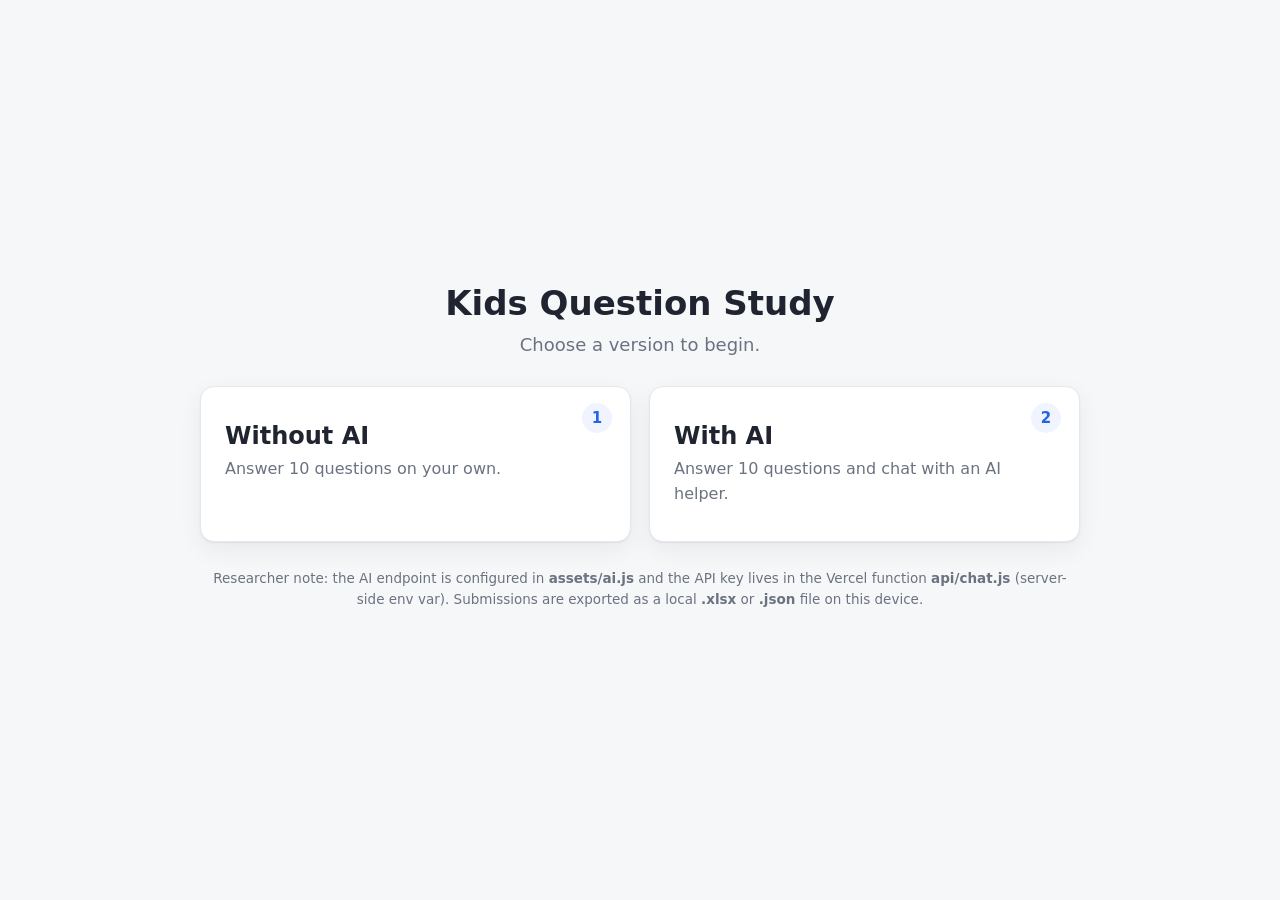
==== index.html @ 60083824 "update" ====
<!DOCTYPE html>
<html lang="en">
<head>
<meta charset="utf-8">
<meta name="viewport" content="width=device-width, initial-scale=1">
<title>Kids Question Study</title>
<link rel="stylesheet" href="assets/styles.css">
</head>
<body class="page-home">

<main class="home-wrap">
  <h1 class="home-title">Kids Question Study</h1>
  <p class="home-sub">Choose a version to begin.</p>

  <div class="choice-grid">
    <a class="choice-card" href="noai.html">
      <span class="choice-tag">1</span>
      <h2>Without AI</h2>
      <p>Answer 10 questions on your own.</p>
    </a>

    <a class="choice-card" href="withai.html">
      <span class="choice-tag">2</span>
      <h2>With AI</h2>
      <p>Answer 10 questions and chat with an AI helper.</p>
    </a>
  </div>

  <p class="home-note">
    Researcher note: the AI endpoint is configured in <b>assets/ai.js</b> and the API key lives in the
    Vercel function <b>api/chat.js</b> (server-side env var). Submissions are exported as a local
    <b>.xlsx</b> or <b>.json</b> file on this device.
  </p>
</main>

</body>
</html>
---- assets/styles.css ----
/* ---------- base ---------- */
:root {
  --bg: #f6f7f9;
  --card: #ffffff;
  --text: #1f2430;
  --muted: #6b7280;
  --line: #e4e7ec;
  --accent: #2563eb;
  --accent-dark: #1d4ed8;
  --accent-soft: #eff4ff;
  --ok: #047857;
  --warn: #b45309;
  --radius: 14px;
  --shadow: 0 1px 2px rgba(16, 24, 40, .06), 0 8px 24px rgba(16, 24, 40, .06);
}

* { box-sizing: border-box; }

html, body { height: 100%; }

body {
  margin: 0;
  background: var(--bg);
  color: var(--text);
  font: 16px/1.55 system-ui, -apple-system, "Segoe UI", Roboto, "Helvetica Neue", Arial, sans-serif;
  -webkit-font-smoothing: antialiased;
}

h1, h2, h3 { margin: 0 0 .4em; line-height: 1.25; font-weight: 650; }
p { margin: 0 0 .6em; }
b { font-weight: 650; }
.muted { color: var(--muted); }
.tiny { font-size: 13px; }

/* ---------- home ---------- */
.page-home { display: flex; align-items: center; justify-content: center; padding: 32px 20px; }
.home-wrap { width: 100%; max-width: 880px; text-align: center; }
.home-title { font-size: 34px; margin-bottom: 6px; }
.home-sub { color: var(--muted); font-size: 18px; margin-bottom: 28px; }
.choice-grid { display: grid; grid-template-columns: 1fr 1fr; gap: 18px; }
.choice-card {
  position: relative;
  display: block;
  background: var(--card);
  border: 1px solid var(--line);
  border-radius: var(--radius);
  padding: 34px 24px;
  text-align: left;
  text-decoration: none;
  color: inherit;
  box-shadow: var(--shadow);
  transition: transform .12s ease, border-color .12s ease, box-shadow .12s ease;
}
.choice-card:hover { transform: translateY(-2px); border-color: var(--accent); box-shadow: 0 10px 30px rgba(37, 99, 235, .16); }
.choice-card h2 { font-size: 24px; margin-bottom: 6px; }
.choice-card p { color: var(--muted); margin: 0; }
.choice-tag {
  position: absolute; top: 16px; right: 18px;
  width: 30px; height: 30px; border-radius: 50%;
  background: var(--accent-soft); color: var(--accent);
  display: grid; place-items: center; font-size: 15px; font-weight: 650;
}
.home-note { margin-top: 26px; color: var(--muted); font-size: 13.5px; }

@media (max-width: 720px) {
  .choice-grid { grid-template-columns: 1fr; }
  .home-title { font-size: 27px; }
}

/* ---------- app shell ---------- */
.topbar {
  position: sticky; top: 0; z-index: 30;
  display: flex; align-items: center; gap: 16px;
  padding: 12px 20px;
  background: rgba(246, 247, 249, .92);
  backdrop-filter: blur(6px);
  border-bottom: 1px solid var(--line);
}
.topbar .brand { font-weight: 650; text-decoration: none; color: inherit; }
.topbar .spacer { flex: 1; }
.progress { font-size: 14px; color: var(--muted); }

.wrap { max-width: 1080px; margin: 0 auto; padding: 22px 20px 40px; }
.wrap-wide { max-width: 1320px; }
.page-noai .wrap { padding-bottom: 120px; }

.card {
  background: var(--card);
  border: 1px solid var(--line);
  border-radius: var(--radius);
  padding: 22px;
  box-shadow: var(--shadow);
}

.step { display: none; }
.step.is-active { display: block; }

h2.step-title { font-size: 22px; }
.step-hint { color: var(--muted); margin-bottom: 18px; }

/* ---------- buttons ---------- */
.btn {
  display: inline-flex; align-items: center; justify-content: center; gap: 8px;
  padding: 11px 18px;
  font: inherit; font-weight: 600;
  color: var(--text);
  background: #fff;
  border: 1px solid var(--line);
  border-radius: 11px;
  cursor: pointer;
  transition: background .12s ease, border-color .12s ease, color .12s ease, opacity .12s ease;
}
.btn:hover { border-color: #c9cfda; background: #fbfbfd; }
.btn:disabled { opacity: .5; cursor: not-allowed; }
.btn-primary { background: var(--accent); border-color: var(--accent); color: #fff; }
.btn-primary:hover { background: var(--accent-dark); border-color: var(--accent-dark); }
.btn-ghost { background: transparent; }
.btn-sm { padding: 8px 13px; font-size: 14px; border-radius: 9px; }

/* ---------- demographics ---------- */
.field-grid { display: grid; grid-template-columns: 1fr 1fr; gap: 16px; }
.field { display: flex; flex-direction: column; gap: 6px; }
.field.is-wide { grid-column: 1 / -1; }
.field label { font-size: 14px; font-weight: 600; }
.field .req { color: #dc2626; }
.field input, .field select, .field textarea {
  font: inherit; color: inherit;
  padding: 11px 12px;
  background: #fff;
  border: 1px solid var(--line);
  border-radius: 10px;
  outline: none;
  width: 100%;
}
.field input:focus, .field select:focus, .field textarea:focus { border-color: var(--accent); box-shadow: 0 0 0 3px var(--accent-soft); }
.field textarea { resize: vertical; min-height: 78px; }
.field.is-invalid input, .field.is-invalid select { border-color: #dc2626; background: #fff5f5; }

@media (max-width: 620px) { .field-grid { grid-template-columns: 1fr; } }

/* ---------- questions ---------- */
.q-list { display: flex; flex-direction: column; gap: 14px; }
.q-card {
  display: flex; gap: 14px;
  background: var(--card);
  border: 1px solid var(--line);
  border-radius: var(--radius);
  padding: 16px 18px;
  box-shadow: var(--shadow);
}
.q-num {
  flex: 0 0 32px; height: 32px;
  border-radius: 50%;
  background: var(--accent-soft); color: var(--accent);
  display: grid; place-items: center;
  font-size: 14px; font-weight: 650;
}
.q-body { flex: 1; min-width: 0; }
.q-text { font-size: 16.5px; font-weight: 550; margin: 4px 0 12px; }
.q-controls { display: flex; gap: 10px; align-items: center; }
.q-input {
  flex: 1; min-width: 0;
  font: inherit; color: inherit;
  padding: 10px 12px;
  border: 1px solid var(--line);
  border-radius: 10px;
  outline: none;
}
.q-input:focus { border-color: var(--accent); box-shadow: 0 0 0 3px var(--accent-soft); }
.q-input:disabled { background: #f2f4f7; color: var(--muted); }
.q-card.is-idk { border-color: #cbd5e1; background: #fafbfc; }
.q-card.is-idk .idk-btn { background: #111827; border-color: #111827; color: #fff; }
.q-card.is-missing { border-color: #f0b429; }
.idk-btn { white-space: nowrap; }

@media (max-width: 560px) {
  .q-controls { flex-direction: column; align-items: stretch; }
}

/* ---------- bottom bar ---------- */
.bottombar {
  position: fixed; left: 0; right: 0; bottom: 0; z-index: 30;
  display: flex; align-items: center; gap: 12px;
  padding: 12px 20px;
  background: rgba(255, 255, 255, .95);
  backdrop-filter: blur(6px);
  border-top: 1px solid var(--line);
}
.bottombar .spacer { flex: 1; }
.bottombar .counter { font-size: 14px; color: var(--muted); }

/* ---------- two column study layout ---------- */
.study-grid {
  display: grid;
  grid-template-columns: minmax(0, 1fr) 400px;
  gap: 20px;
  align-items: start;
}
.study-col { min-width: 0; }
.study-col-questions { max-height: calc(100vh - 140px); overflow: auto; padding-right: 4px; }
.study-col-chat { position: sticky; top: 72px; }
@media (max-width: 1020px) {
  .study-grid { grid-template-columns: 1fr; }
  .study-col-questions { max-height: none; overflow: visible; }
  .study-col-chat { position: static; }
}

/* ---------- chat ---------- */
.chat-card {
  display: flex; flex-direction: column;
  height: calc(100vh - 140px);
  background: var(--card);
  border: 1px solid var(--line);
  border-radius: var(--radius);
  box-shadow: var(--shadow);
  overflow: hidden;
}
@media (max-width: 1020px) { .chat-card { height: 620px; } }

.chat-head {
  display: flex; align-items: center; gap: 10px;
  padding: 12px 14px;
  border-bottom: 1px solid var(--line);
}
.chat-head .title { font-weight: 650; }
.chat-head .status { font-size: 12.5px; color: var(--muted); }

.chat-log { flex: 1; overflow: auto; padding: 14px; display: flex; flex-direction: column; gap: 10px; }
.msg { max-width: 88%; padding: 9px 12px; border-radius: 12px; font-size: 15px; white-space: pre-wrap; overflow-wrap: anywhere; }
.msg-user { align-self: flex-end; background: var(--accent); color: #fff; border-bottom-right-radius: 4px; }
.msg-assistant { align-self: flex-start; background: #f1f3f7; color: var(--text); border-bottom-left-radius: 4px; }
.msg-error { align-self: stretch; max-width: 100%; background: #fff5f5; color: #b91c1c; border: 1px solid #fecaca; font-size: 14px; }
.msg-system { align-self: center; max-width: 100%; background: transparent; color: var(--muted); font-size: 13px; text-align: center; }

.chat-input-row {
  display: flex; gap: 8px; align-items: flex-end;
  padding: 12px 14px; border-top: 1px solid var(--line);
}
.chat-input-row textarea {
  flex: 1; min-height: 44px; max-height: 140px; resize: none;
  font: inherit; padding: 10px 12px;
  border: 1px solid var(--line); border-radius: 10px; outline: none;
}
.chat-input-row textarea:focus { border-color: var(--accent); box-shadow: 0 0 0 3px var(--accent-soft); }

.typing { display: inline-flex; gap: 4px; align-items: center; color: var(--muted); font-size: 14px; }

/* ---------- overlay ---------- */
.overlay {
  position: fixed; inset: 0; z-index: 60;
  background: rgba(17, 24, 39, .5);
  display: flex; align-items: center; justify-content: center;
  padding: 20px;
}
.overlay[hidden] { display: none; }
.overlay-card {
  width: 100%; max-width: 520px;
  background: #fff; border-radius: 18px;
  padding: 26px; text-align: center;
  box-shadow: 0 24px 60px rgba(16, 24, 40, .28);
}
.overlay-card h2 { font-size: 24px; }
.overlay-actions { display: flex; flex-direction: column; gap: 10px; margin: 18px 0 12px; }
.summary-box { text-align: left; background: #f8fafc; border: 1px solid var(--line); border-radius: 12px; padding: 12px 14px; font-size: 14px; }

/* ---------- toast ---------- */
.toast {
  position: fixed; left: 50%; bottom: 84px; transform: translateX(-50%);
  z-index: 80;
  background: #111827; color: #fff;
  padding: 10px 16px; border-radius: 10px; font-size: 14px;
  opacity: 0; pointer-events: none; transition: opacity .2s ease;
}
.toast.is-on { opacity: 1; }
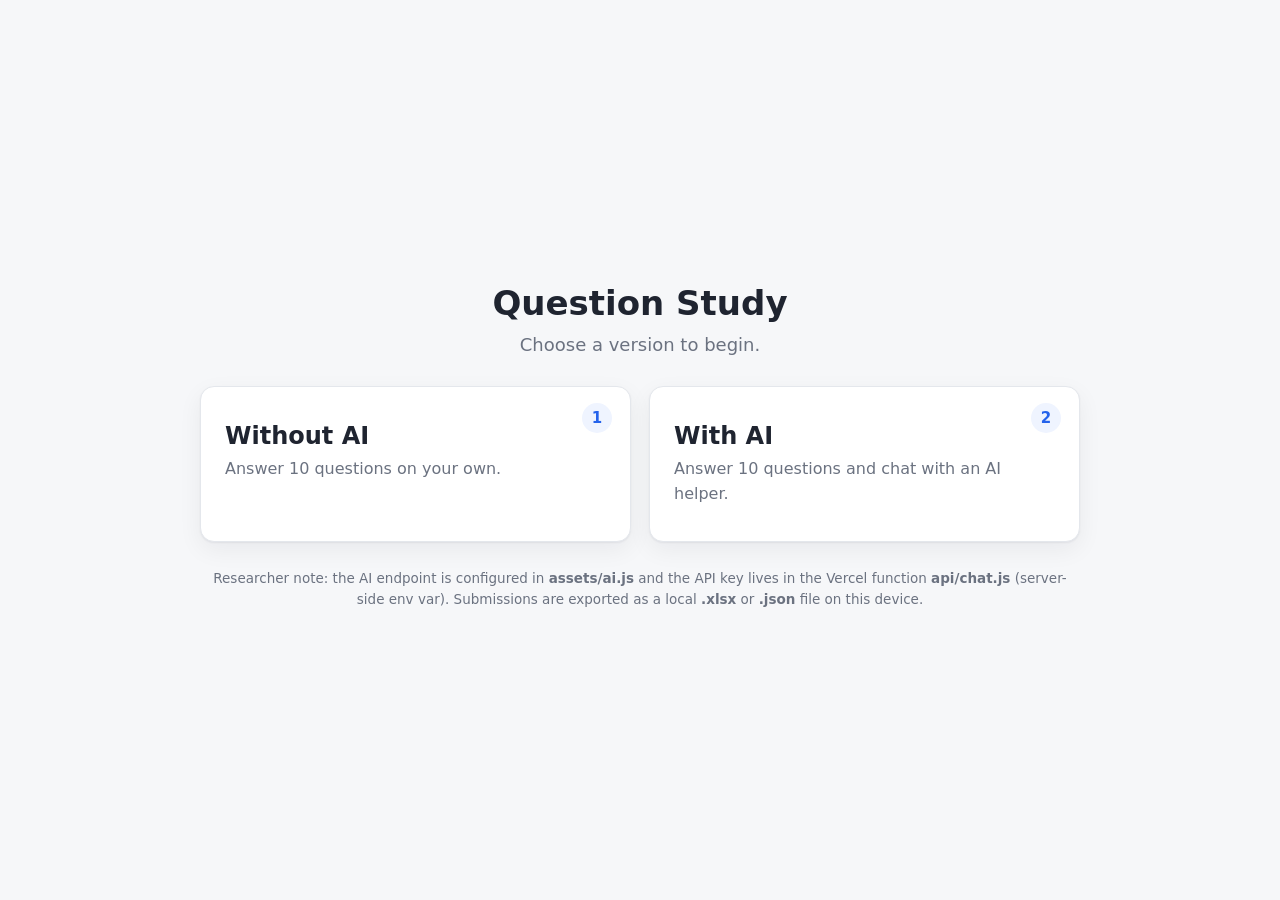
==== commit 48084eb7: "update" ====
--- a/index.html
+++ b/index.html
@@ -3,13 +3,13 @@
 <head>
 <meta charset="utf-8">
 <meta name="viewport" content="width=device-width, initial-scale=1">
-<title>Kids Question Study</title>
+<title>Question Study</title>
 <link rel="stylesheet" href="assets/styles.css">
 </head>
 <body class="page-home">
 
 <main class="home-wrap">
-  <h1 class="home-title">Kids Question Study</h1>
+  <h1 class="home-title">Question Study</h1>
   <p class="home-sub">Choose a version to begin.</p>
 
   <div class="choice-grid">
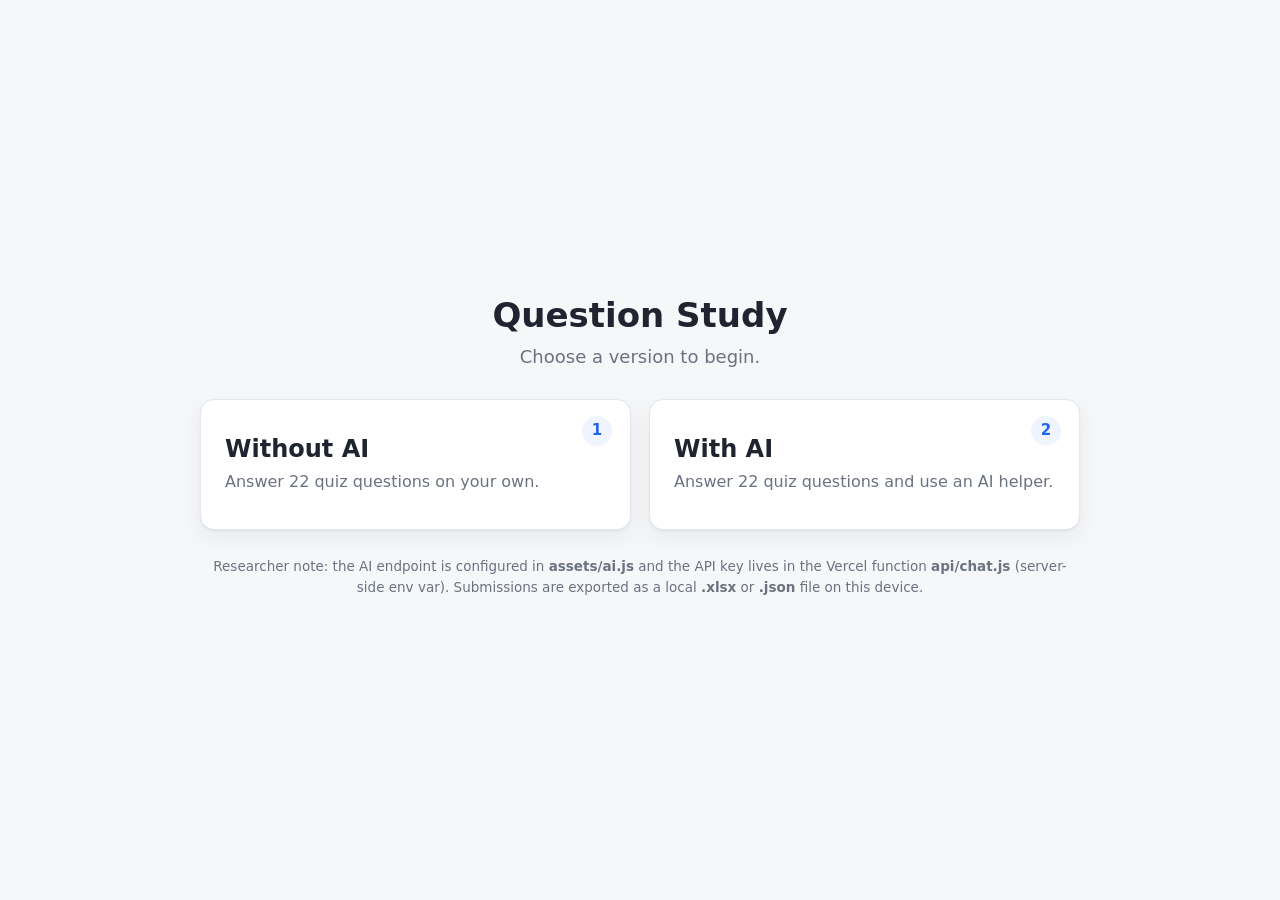
==== commit 0e34dfd6: "update questions" ====
--- a/index.html
+++ b/index.html
@@ -16,13 +16,13 @@
     <a class="choice-card" href="noai.html">
       <span class="choice-tag">1</span>
       <h2>Without AI</h2>
-      <p>Answer 10 questions on your own.</p>
+      <p>Answer 22 quiz questions on your own.</p>
     </a>
 
     <a class="choice-card" href="withai.html">
       <span class="choice-tag">2</span>
       <h2>With AI</h2>
-      <p>Answer 10 questions and chat with an AI helper.</p>
+      <p>Answer 22 quiz questions and use an AI helper.</p>
     </a>
   </div>
 
--- a/assets/styles.css
+++ b/assets/styles.css
@@ -138,6 +138,63 @@
 
 @media (max-width: 620px) { .field-grid { grid-template-columns: 1fr; } }
 
+/* ---------- pre-task survey ---------- */
+.survey { display: flex; flex-direction: column; gap: 20px; }
+.survey-block-title { font-size: 15px; text-transform: uppercase; letter-spacing: .05em; color: var(--muted); }
+.survey-item {
+  display: flex; flex-direction: column; gap: 10px;
+  padding: 10px 12px;
+  border: 1px solid transparent;
+  border-radius: 10px;
+}
+.survey-item.is-missing { background: #fffbf0; border-color: #f0b429; }
+.survey-text { font-size: 16px; font-weight: 550; margin: 0; }
+.survey-options { display: flex; flex-wrap: wrap; gap: 8px; }
+.survey-opt {
+  display: inline-flex; align-items: center; gap: 8px;
+  padding: 9px 13px;
+  font-size: 14.5px;
+  background: #fff;
+  border: 1px solid var(--line);
+  border-radius: 10px;
+  cursor: pointer;
+  transition: border-color .12s ease, background .12s ease;
+}
+.survey-opt:hover { border-color: #c9cfda; background: #fbfbfd; }
+.survey-opt input { margin: 0; accent-color: var(--accent); }
+.survey-opt:has(input:checked) { border-color: var(--accent); background: var(--accent-soft); }
+.survey-other-input {
+  font: inherit; font-size: 14.5px; color: inherit;
+  padding: 9px 12px;
+  background: #fff;
+  border: 1px solid var(--line);
+  border-radius: 10px;
+  outline: none;
+  min-width: 180px;
+}
+.survey-other-input:focus { border-color: var(--accent); box-shadow: 0 0 0 3px var(--accent-soft); }
+.survey-other-input:disabled { background: #f2f4f7; color: var(--muted); }
+
+/* ---------- game intro ---------- */
+.game-intro {
+  background: var(--card);
+  border: 1px solid var(--line);
+  border-radius: var(--radius);
+  padding: 20px 22px;
+  box-shadow: var(--shadow);
+  margin-bottom: 20px;
+}
+.game-title { font-size: 24px; margin-bottom: 10px; }
+.game-intro p { font-size: 16px; margin-bottom: 10px; }
+.game-rules {
+  list-style: none;
+  margin: 4px 0 12px;
+  padding: 0;
+  display: flex; flex-direction: column; gap: 6px;
+}
+.game-rules li { font-size: 16px; }
+.game-start { font-size: 18px; font-weight: 650; margin-top: 14px; }
+
 /* ---------- questions ---------- */
 .q-list { display: flex; flex-direction: column; gap: 14px; }
 .q-card {
@@ -167,11 +224,8 @@
   outline: none;
 }
 .q-input:focus { border-color: var(--accent); box-shadow: 0 0 0 3px var(--accent-soft); }
-.q-input:disabled { background: #f2f4f7; color: var(--muted); }
-.q-card.is-idk { border-color: #cbd5e1; background: #fafbfc; }
-.q-card.is-idk .idk-btn { background: #111827; border-color: #111827; color: #fff; }
 .q-card.is-missing { border-color: #f0b429; }
-.idk-btn { white-space: nowrap; }
+.ask-ai-btn { white-space: nowrap; }
 
 @media (max-width: 560px) {
   .q-controls { flex-direction: column; align-items: stretch; }
@@ -217,6 +271,12 @@
 }
 @media (max-width: 1020px) { .chat-card { height: 620px; } }
 
+/* Brief highlight when "Ask AI" sends the child to the chat panel. */
+.chat-card.is-nudged {
+  border-color: var(--accent);
+  box-shadow: 0 0 0 3px var(--accent-soft), var(--shadow);
+}
+
 .chat-head {
   display: flex; align-items: center; gap: 10px;
   padding: 12px 14px;
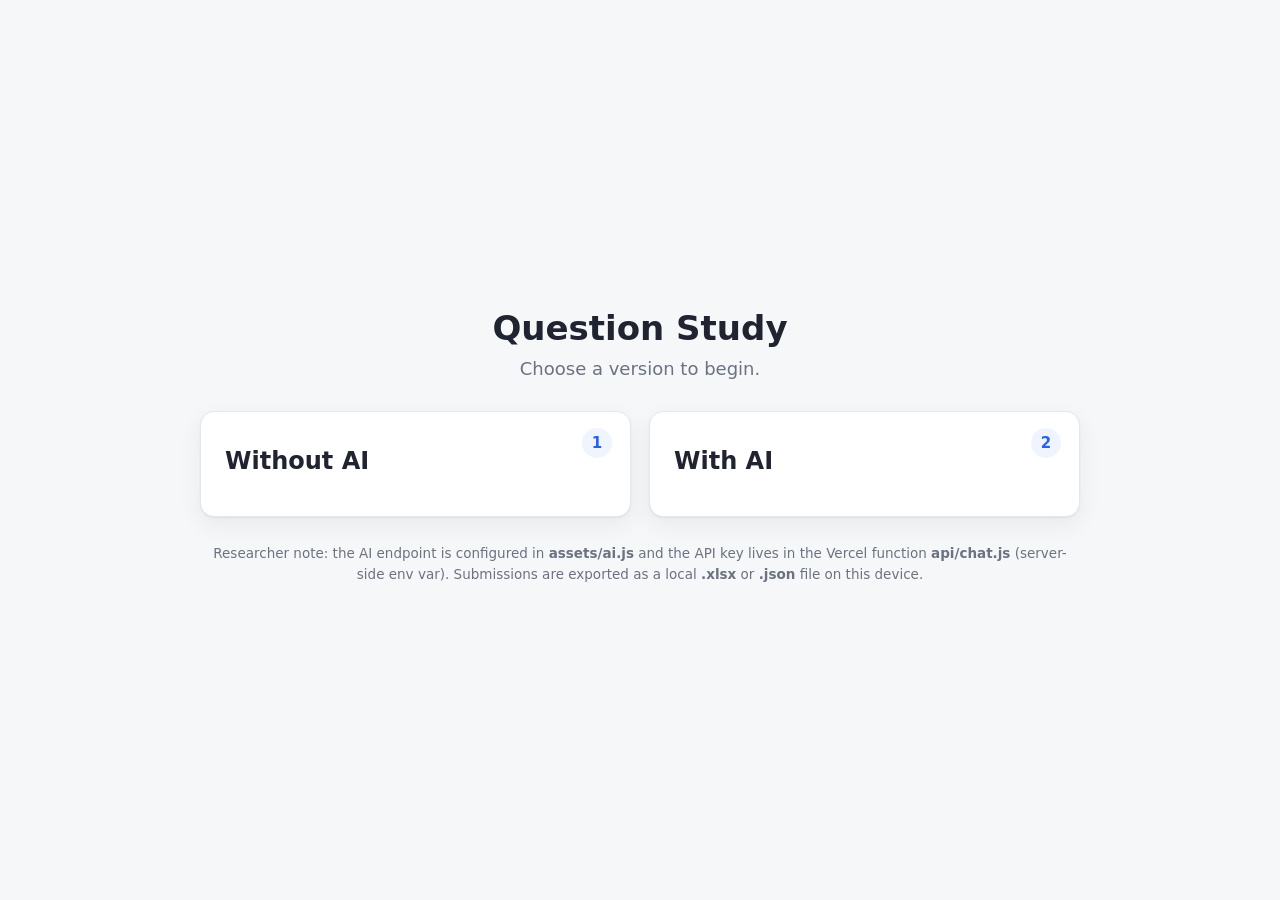
==== commit 4d21752b: "remove home link" ====
--- a/index.html
+++ b/index.html
@@ -16,13 +16,13 @@
     <a class="choice-card" href="noai.html">
       <span class="choice-tag">1</span>
       <h2>Without AI</h2>
-      <p>Answer 22 quiz questions on your own.</p>
+      <p></p>
     </a>
 
     <a class="choice-card" href="withai.html">
       <span class="choice-tag">2</span>
       <h2>With AI</h2>
-      <p>Answer 22 quiz questions and use an AI helper.</p>
+      <p></p>
     </a>
   </div>
 
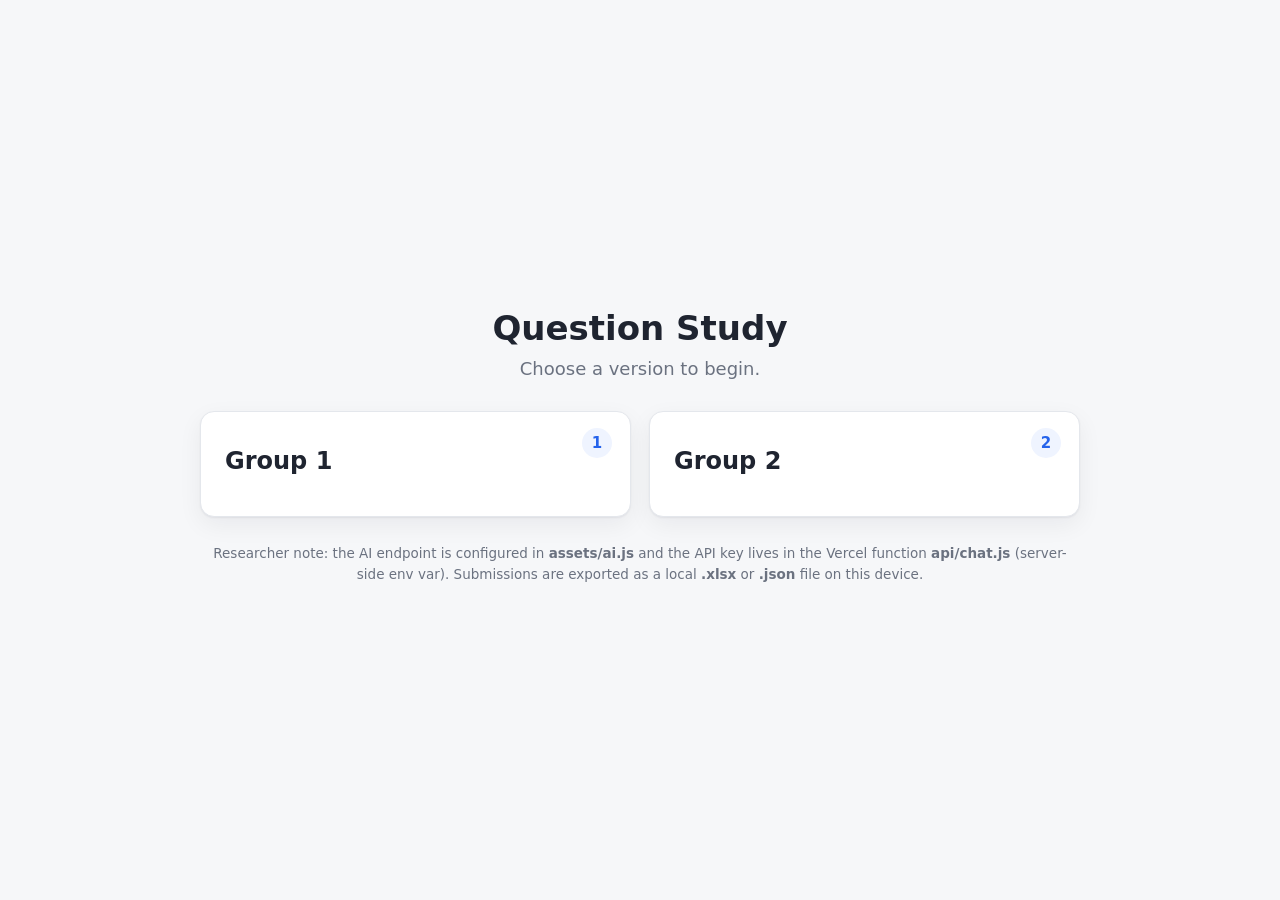
==== commit 40421521: "questions update" ====
--- a/index.html
+++ b/index.html
@@ -15,13 +15,13 @@
   <div class="choice-grid">
     <a class="choice-card" href="noai.html">
       <span class="choice-tag">1</span>
-      <h2>Without AI</h2>
+      <h2>Group 1</h2>
       <p></p>
     </a>
 
     <a class="choice-card" href="withai.html">
       <span class="choice-tag">2</span>
-      <h2>With AI</h2>
+      <h2>Group 2</h2>
       <p></p>
     </a>
   </div>
--- a/assets/styles.css
+++ b/assets/styles.css
@@ -79,10 +79,10 @@
 .topbar .brand { font-weight: 650; text-decoration: none; color: inherit; }
 .topbar .spacer { flex: 1; }
 .progress { font-size: 14px; color: var(--muted); }
+.counter { font-size: 14px; color: var(--muted); }
 
 .wrap { max-width: 1080px; margin: 0 auto; padding: 22px 20px 40px; }
 .wrap-wide { max-width: 1320px; }
-.page-noai .wrap { padding-bottom: 120px; }
 
 .card {
   background: var(--card);
@@ -116,6 +116,8 @@
 .btn-primary:hover { background: var(--accent-dark); border-color: var(--accent-dark); }
 .btn-ghost { background: transparent; }
 .btn-sm { padding: 8px 13px; font-size: 14px; border-radius: 9px; }
+/* Author styles set display on .btn, which would beat the hidden attribute. */
+[hidden] { display: none !important; }
 
 /* ---------- demographics ---------- */
 .field-grid { display: grid; grid-template-columns: 1fr 1fr; gap: 16px; }
@@ -231,18 +233,6 @@
   .q-controls { flex-direction: column; align-items: stretch; }
 }
 
-/* ---------- bottom bar ---------- */
-.bottombar {
-  position: fixed; left: 0; right: 0; bottom: 0; z-index: 30;
-  display: flex; align-items: center; gap: 12px;
-  padding: 12px 20px;
-  background: rgba(255, 255, 255, .95);
-  backdrop-filter: blur(6px);
-  border-top: 1px solid var(--line);
-}
-.bottombar .spacer { flex: 1; }
-.bottombar .counter { font-size: 14px; color: var(--muted); }
-
 /* ---------- two column study layout ---------- */
 .study-grid {
   display: grid;
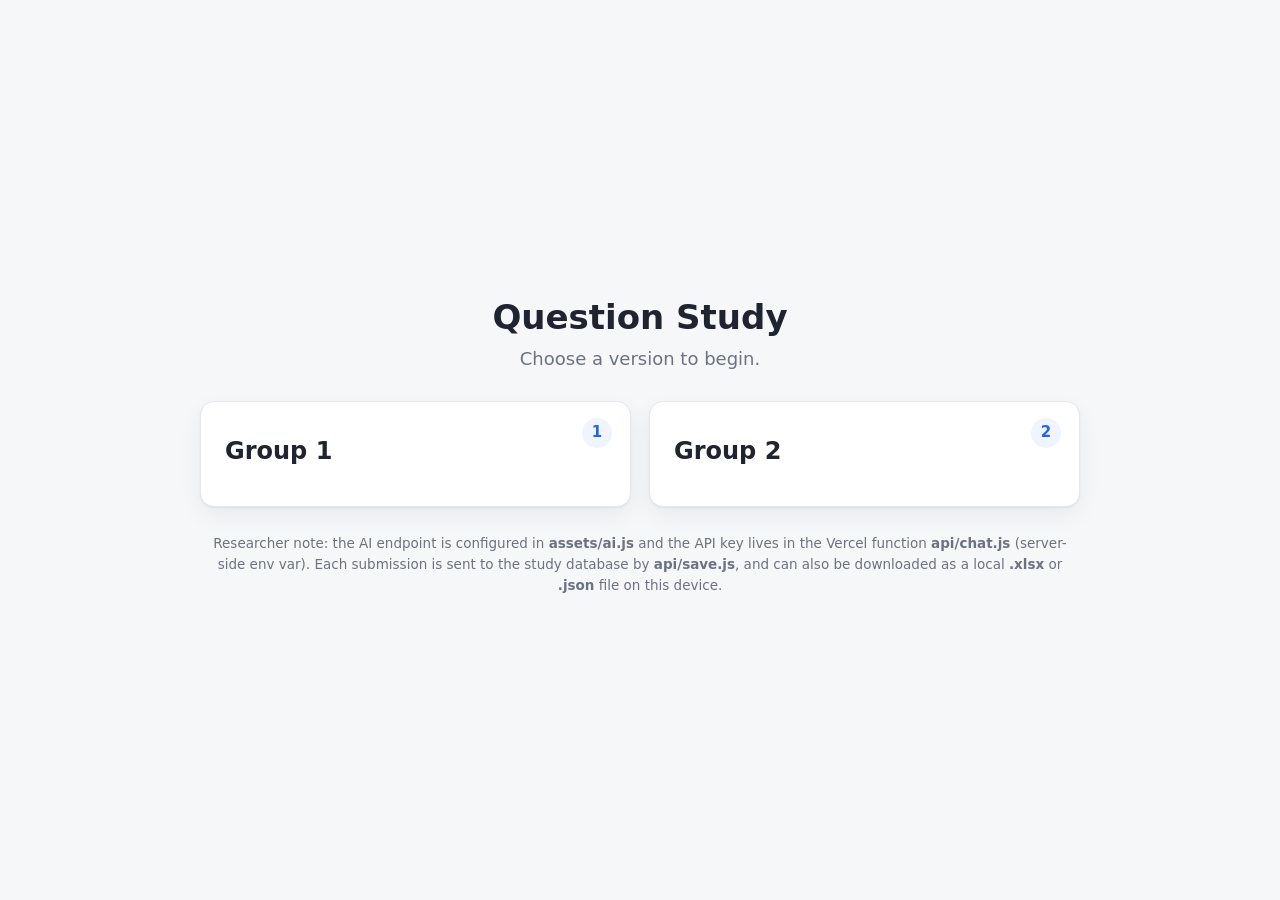
==== commit 89ccee7b: "data save" ====
--- a/index.html
+++ b/index.html
@@ -28,8 +28,9 @@
 
   <p class="home-note">
     Researcher note: the AI endpoint is configured in <b>assets/ai.js</b> and the API key lives in the
-    Vercel function <b>api/chat.js</b> (server-side env var). Submissions are exported as a local
-    <b>.xlsx</b> or <b>.json</b> file on this device.
+    Vercel function <b>api/chat.js</b> (server-side env var). Each submission is sent to the study
+    database by <b>api/save.js</b>, and can also be downloaded as a local <b>.xlsx</b> or <b>.json</b>
+    file on this device.
   </p>
 </main>
 
--- a/assets/styles.css
+++ b/assets/styles.css
@@ -31,6 +31,8 @@
 b { font-weight: 650; }
 .muted { color: var(--muted); }
 .tiny { font-size: 13px; }
+.is-ok { color: var(--ok); }
+.is-warn { color: var(--warn); }
 
 /* ---------- home ---------- */
 .page-home { display: flex; align-items: center; justify-content: center; padding: 32px 20px; }
@@ -229,8 +231,19 @@
 .q-card.is-missing { border-color: #f0b429; }
 .ask-ai-btn { white-space: nowrap; }
 
+/* ---------- per-question confidence rating ---------- */
+.q-conf { display: flex; align-items: center; gap: 12px; margin-top: 12px; }
+.q-conf-label { font-size: 13.5px; color: var(--muted); white-space: nowrap; }
+.q-conf-range { flex: 1; min-width: 0; accent-color: var(--accent); cursor: pointer; }
+.q-conf-value {
+  flex: 0 0 34px; text-align: right;
+  font-size: 14px; font-weight: 650; color: var(--accent);
+  font-variant-numeric: tabular-nums;
+}
+
 @media (max-width: 560px) {
   .q-controls { flex-direction: column; align-items: stretch; }
+  .q-conf { flex-wrap: wrap; }
 }
 
 /* ---------- two column study layout ---------- */
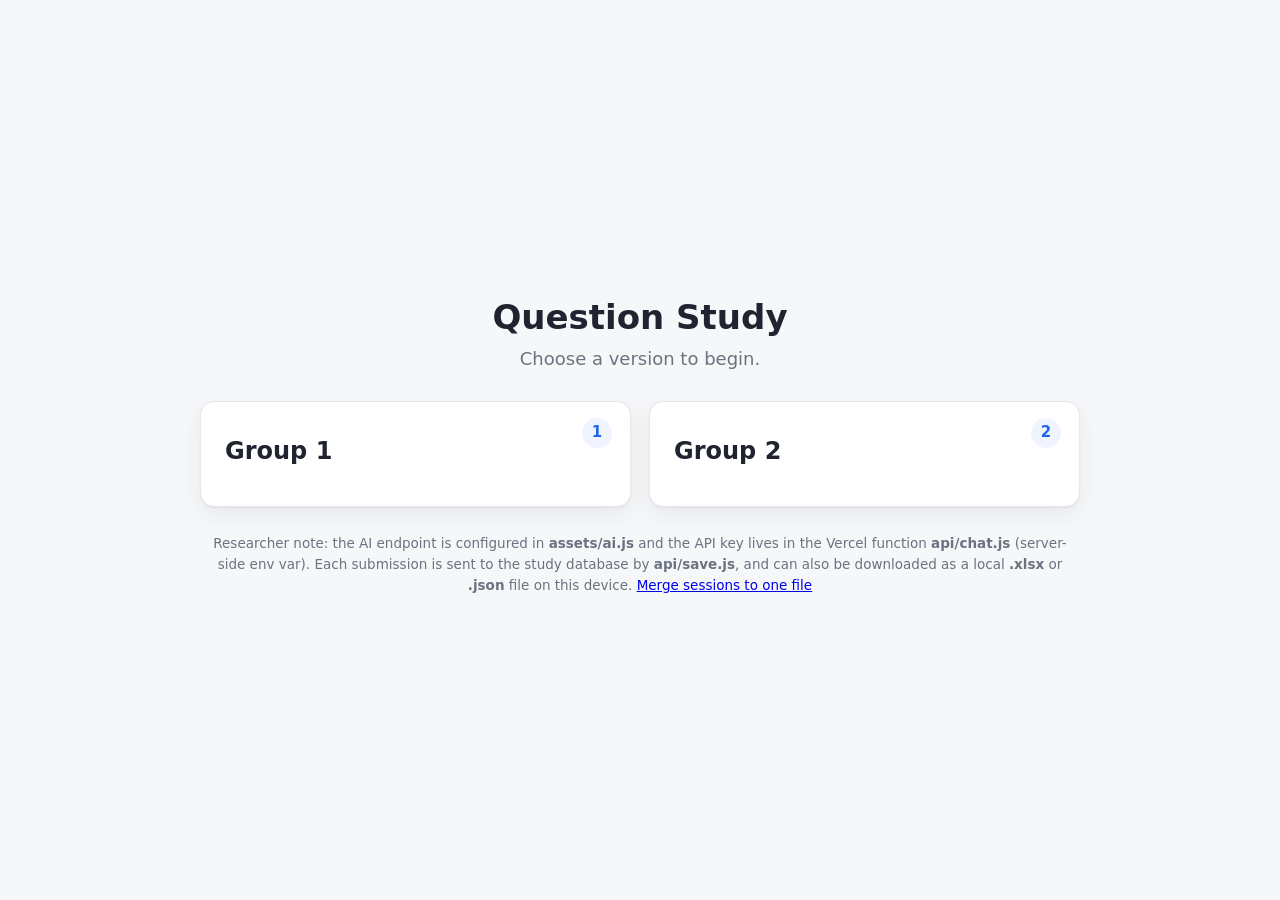
==== commit 59631cd0: "update prompt" ====
--- a/index.html
+++ b/index.html
@@ -30,7 +30,7 @@
     Researcher note: the AI endpoint is configured in <b>assets/ai.js</b> and the API key lives in the
     Vercel function <b>api/chat.js</b> (server-side env var). Each submission is sent to the study
     database by <b>api/save.js</b>, and can also be downloaded as a local <b>.xlsx</b> or <b>.json</b>
-    file on this device.
+    file on this device. <a href="tools/merge-sessions.html">Merge sessions to one file</a>
   </p>
 </main>
 
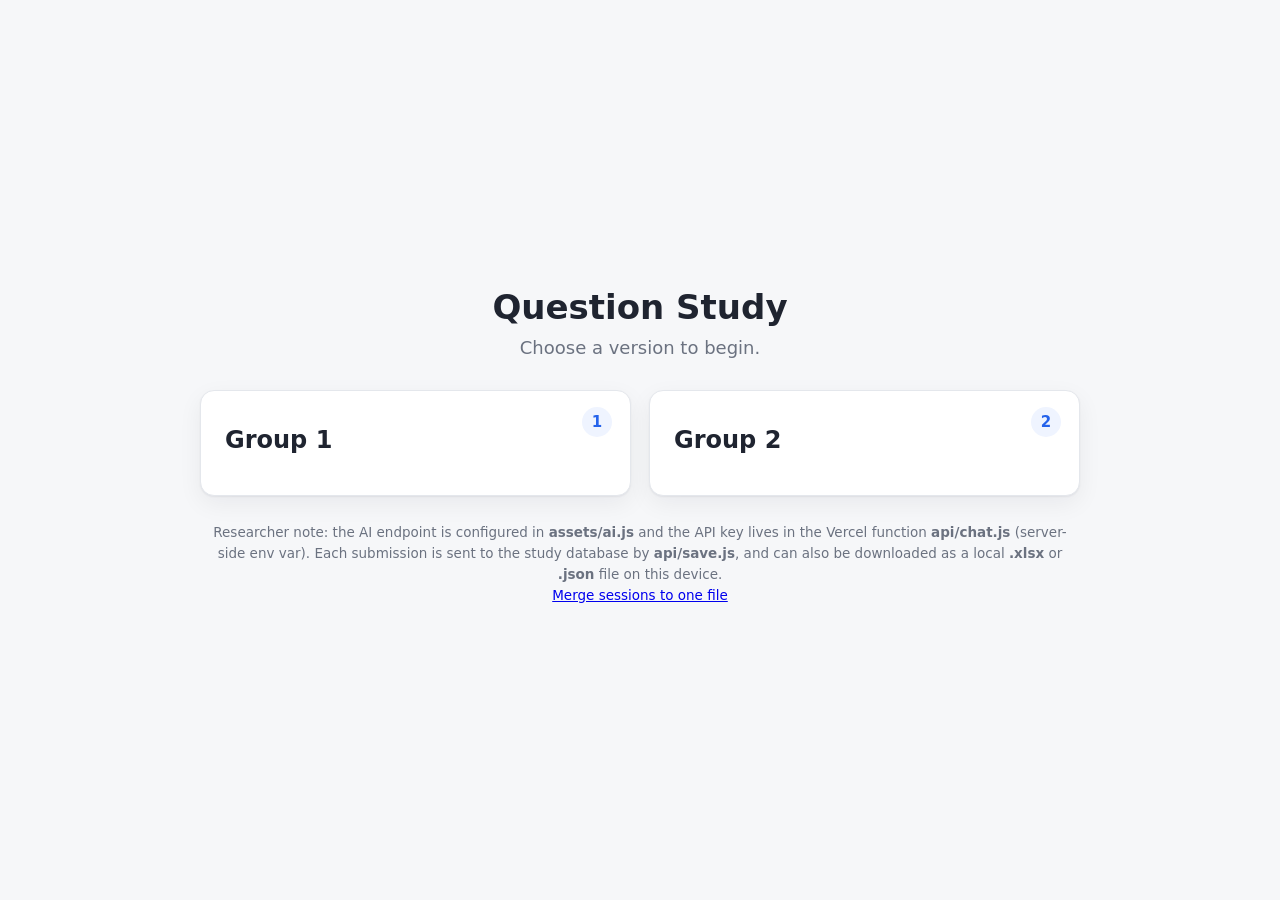
==== commit f444f67e: "Update index.html" ====
--- a/index.html
+++ b/index.html
@@ -30,7 +30,7 @@
     Researcher note: the AI endpoint is configured in <b>assets/ai.js</b> and the API key lives in the
     Vercel function <b>api/chat.js</b> (server-side env var). Each submission is sent to the study
     database by <b>api/save.js</b>, and can also be downloaded as a local <b>.xlsx</b> or <b>.json</b>
-    file on this device. <a href="tools/merge-sessions.html">Merge sessions to one file</a>
+    file on this device. <br><a href="tools/merge-sessions.html">Merge sessions to one file</a>
   </p>
 </main>
 
